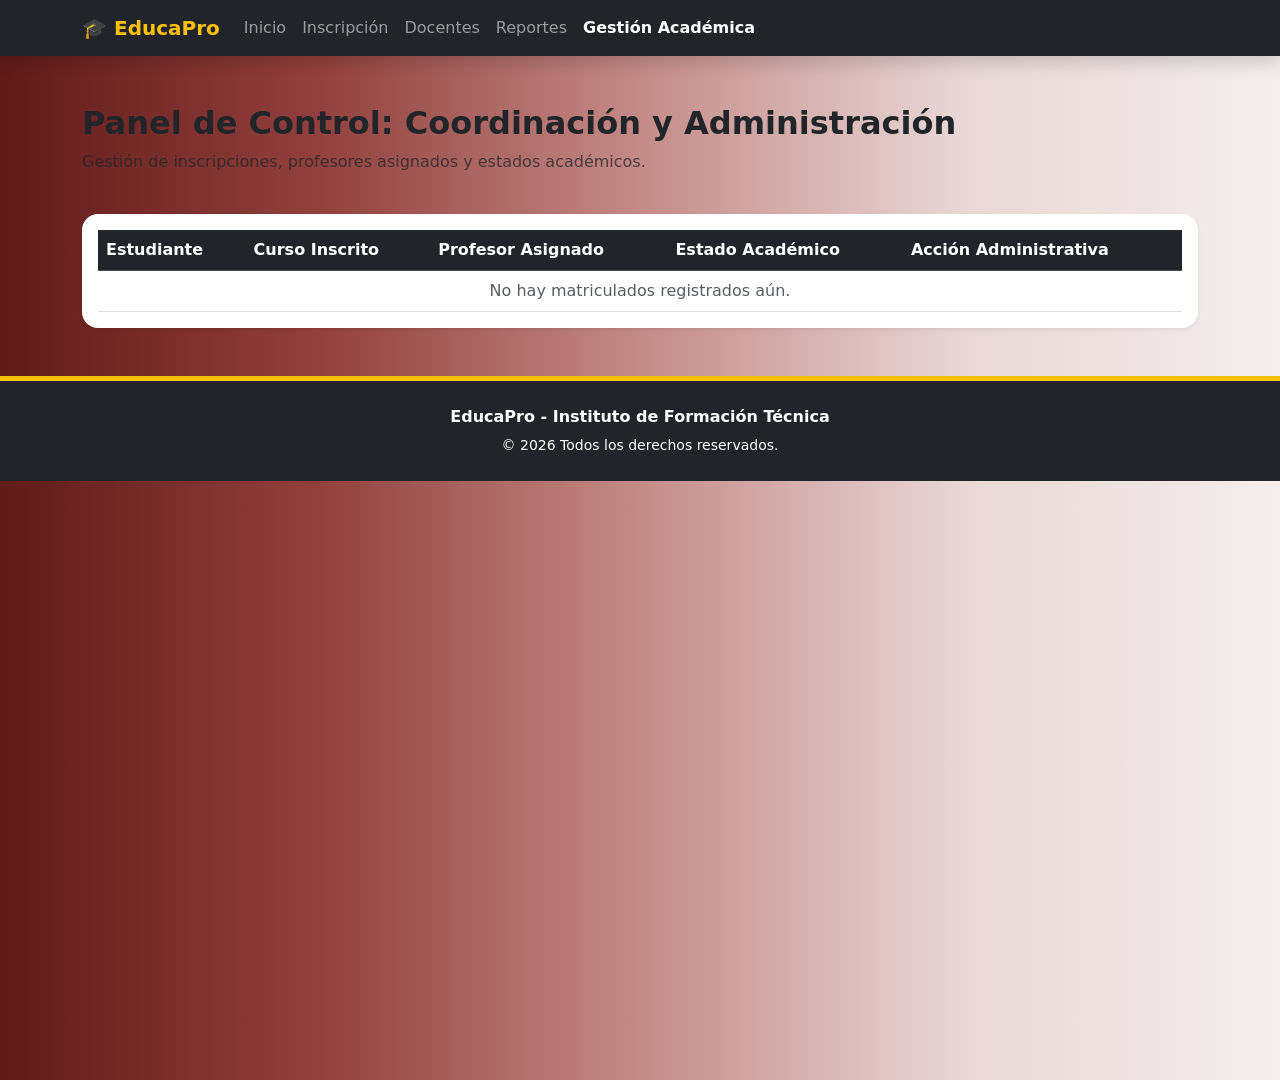
==== admin.html @ 91902ce8 "Add files via upload" ====
<!DOCTYPE html>
<html lang="es">
<head>
  <meta charset="UTF-8">
  <meta name="viewport" content="width=device-width, initial-scale=1.0">
  <title>EducaPro - Panel de Gestión</title>
  <link href="https://cdn.jsdelivr.net/npm/bootstrap@5.3.0/dist/css/bootstrap.min.css" rel="stylesheet">
  <link rel="stylesheet" href="assets/css/style.css">
</head>
<body>

  <header>
    <nav class="navbar navbar-expand-lg navbar-dark bg-dark shadow">
      <div class="container">
        <a class="navbar-brand fw-bold text-warning" href="index.html">🎓 EducaPro</a>
        <button class="navbar-toggler" type="button" data-bs-toggle="collapse" data-bs-target="#navbarNav">
          <span class="navbar-toggler-icon"></span>
        </button>
        <div class="collapse navbar-collapse" id="navbarNav">
          <ul class="navbar-nav me-auto mb-2 mb-lg-0">
            <li class="nav-item"><a class="nav-link" href="index.html">Inicio</a></li>
            <li class="nav-item"><a class="nav-link" href="contacto.html">Inscripción</a></li>
            <li class="nav-item"><a class="nav-link" href="profesor.html">Docentes</a></li>
            <li class="nav-item"><a class="nav-link" href="estadisticas.html">Reportes</a></li>
            <li class="nav-item"><a class="nav-link active fw-semibold" href="admin.html">Gestión Académica</a></li>
          </ul>
        </div>
      </div>
    </nav>
  </header>

  <main class="container my-5">
    <div class="d-flex justify-content-between align-items-center mb-4">
      <div>
        <h2 class="fw-bold text-dark">Panel de Control: Coordinación y Administración</h2>
        <p class="text-muted">Gestión de inscripciones, profesores asignados y estados académicos.</p>
      </div>
    </div>

    <div class="card border-0 shadow-sm rounded-4 p-3">
      <div class="table-responsive">
        <table class="table table-hover align-middle mb-0">
          <thead class="table-dark">
            <tr>
              <th>Estudiante</th>
              <th>Curso Inscrito</th>
              <th>Profesor Asignado</th>
              <th>Estado Académico</th>
              <th>Acción Administrativa</th>
            </tr>
          </thead>
          <tbody id="tablaAdmin">
            <!-- Datos cargados con JS -->
          </tbody>
        </table>
      </div>
    </div>
  </main>

  <footer class="bg-dark text-white text-center py-4 mt-5">
    <div class="container">
      <p class="mb-1 fw-bold">EducaPro - Instituto de Formación Técnica</p>
      <small>&copy; 2026 Todos los derechos reservados.</small>
    </div>
  </footer>

  <script src="https://cdn.jsdelivr.net/npm/bootstrap@5.3.0/dist/js/bootstrap.bundle.min.js"></script>
  <script src="assets/js/funciones.js"></script>
</body>
</html>
---- assets/css/style.css ----
/* Estilos con diseño y fondo educativo */
body {
  
  background: linear-gradient(to right, #601a18, #92403d, #c48b88, #e8d7d6, #f4eeed) !important;
  background-attachment: fixed; 
  min-height: 1080px;

}

/* Efectos en tarjetas */
.card {
  transition: transform 0.25s ease, box-shadow 0.25s ease;
  overflow: hidden;
}

.card:hover {
  transform: translateY(-6px);
  box-shadow: 0 12px 20px rgba(13, 253, 105, 0.15) !important;
}

.card-img-top {
  height: 180px;
  object-fit: cover;
}

/* Pie de página con toque educativo */
footer {
  border-top: 5px solid #ffc107;
}
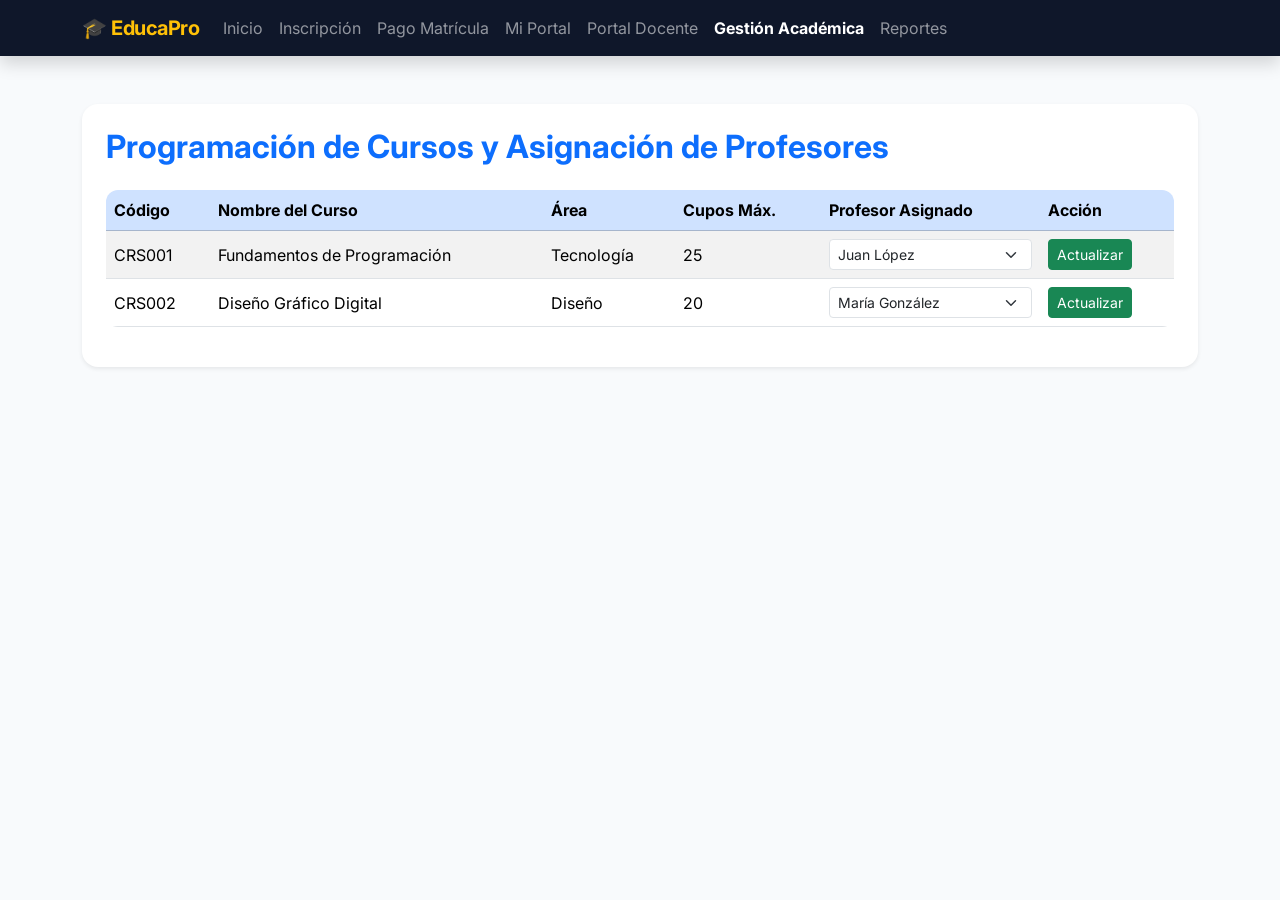
==== commit c38b7e9b: "Add files via upload" ====
--- a/admin.html
+++ b/admin.html
@@ -3,12 +3,11 @@
 <head>
   <meta charset="UTF-8">
   <meta name="viewport" content="width=device-width, initial-scale=1.0">
-  <title>EducaPro - Panel de Gestión</title>
+  <title>EducaPro - Panel de Administración</title>
   <link href="https://cdn.jsdelivr.net/npm/bootstrap@5.3.0/dist/css/bootstrap.min.css" rel="stylesheet">
   <link rel="stylesheet" href="assets/css/style.css">
 </head>
 <body>
-
   <header>
     <nav class="navbar navbar-expand-lg navbar-dark bg-dark shadow">
       <div class="container">
@@ -17,12 +16,14 @@
           <span class="navbar-toggler-icon"></span>
         </button>
         <div class="collapse navbar-collapse" id="navbarNav">
-          <ul class="navbar-nav me-auto mb-2 mb-lg-0">
+          <ul class="navbar-nav me-auto">
             <li class="nav-item"><a class="nav-link" href="index.html">Inicio</a></li>
             <li class="nav-item"><a class="nav-link" href="contacto.html">Inscripción</a></li>
-            <li class="nav-item"><a class="nav-link" href="profesor.html">Docentes</a></li>
+            <li class="nav-item"><a class="nav-link" href="pago.html">Pago Matrícula</a></li>
+            <li class="nav-item"><a class="nav-link" href="estudiante.html">Mi Portal</a></li>
+            <li class="nav-item"><a class="nav-link" href="profesor.html">Portal Docente</a></li>
+            <li class="nav-item"><a class="nav-link active fw-bold" href="admin.html">Gestión Académica</a></li>
             <li class="nav-item"><a class="nav-link" href="estadisticas.html">Reportes</a></li>
-            <li class="nav-item"><a class="nav-link active fw-semibold" href="admin.html">Gestión Académica</a></li>
           </ul>
         </div>
       </div>
@@ -30,41 +31,56 @@
   </header>
 
   <main class="container my-5">
-    <div class="d-flex justify-content-between align-items-center mb-4">
-      <div>
-        <h2 class="fw-bold text-dark">Panel de Control: Coordinación y Administración</h2>
-        <p class="text-muted">Gestión de inscripciones, profesores asignados y estados académicos.</p>
-      </div>
-    </div>
-
-    <div class="card border-0 shadow-sm rounded-4 p-3">
+    <div class="bg-white p-4 rounded-4 shadow-sm">
+      <h2 class="fw-bold text-primary mb-4">Programación de Cursos y Asignación de Profesores</h2>
+      
       <div class="table-responsive">
-        <table class="table table-hover align-middle mb-0">
-          <thead class="table-dark">
+        <table class="table table-striped align-middle">
+          <thead class="table-primary">
             <tr>
-              <th>Estudiante</th>
-              <th>Curso Inscrito</th>
+              <th>Código</th>
+              <th>Nombre del Curso</th>
+              <th>Área</th>
+              <th>Cupos Máx.</th>
               <th>Profesor Asignado</th>
-              <th>Estado Académico</th>
-              <th>Acción Administrativa</th>
+              <th>Acción</th>
             </tr>
           </thead>
-          <tbody id="tablaAdmin">
-            <!-- Datos cargados con JS -->
+          <tbody>
+            <tr>
+              <td>CRS001</td>
+              <td>Fundamentos de Programación</td>
+              <td>Tecnología</td>
+              <td>25</td>
+              <td>
+                <select class="form-select form-select-sm">
+                  <option selected>Juan López</option>
+                  <option>María González</option>
+                  <option>Carlos Soto</option>
+                </select>
+              </td>
+              <td><button class="btn btn-sm btn-success">Actualizar</button></td>
+            </tr>
+            <tr>
+              <td>CRS002</td>
+              <td>Diseño Gráfico Digital</td>
+              <td>Diseño</td>
+              <td>20</td>
+              <td>
+                <select class="form-select form-select-sm">
+                  <option>Juan López</option>
+                  <option selected>María González</option>
+                  <option>Carlos Soto</option>
+                </select>
+              </td>
+              <td><button class="btn btn-sm btn-success">Actualizar</button></td>
+            </tr>
           </tbody>
         </table>
       </div>
     </div>
   </main>
 
-  <footer class="bg-dark text-white text-center py-4 mt-5">
-    <div class="container">
-      <p class="mb-1 fw-bold">EducaPro - Instituto de Formación Técnica</p>
-      <small>&copy; 2026 Todos los derechos reservados.</small>
-    </div>
-  </footer>
-
   <script src="https://cdn.jsdelivr.net/npm/bootstrap@5.3.0/dist/js/bootstrap.bundle.min.js"></script>
-  <script src="assets/js/funciones.js"></script>
 </body>
 </html>
--- a/assets/css/style.css
+++ b/assets/css/style.css
@@ -1,29 +1,98 @@
-/* Estilos con diseño y fondo educativo */
-body {
-  
-  background: linear-gradient(to right, #601a18, #92403d, #c48b88, #e8d7d6, #f4eeed) !important;
-  background-attachment: fixed; 
-  min-height: 1080px;
+@import url('https://fonts.googleapis.com/css2?family=Inter:wght@300;400;600;700;800&display=swap');
 
+:root {
+  --primary-color: #2563eb;
+  --primary-dark: #1e40af;
+  --secondary-color: #0f172a;
+  --accent-color: #f59e0b;
+  --bg-gradient: linear-gradient(135deg, #f8fafc 0%, #e2e8f0 100%);
 }
 
-/* Efectos en tarjetas */
+body {
+  font-family: 'Inter', sans-serif;
+  background: #f8fafc;
+  color: #334155;
+}
+
+/* Navbar Juvenil e Institucional */
+.navbar {
+  background: #0f172a !important;
+  backdrop-filter: blur(10px);
+}
+
+.navbar-brand {
+  font-weight: 800;
+  letter-spacing: -0.5px;
+}
+
+/* Hero Banner Impactante */
+.hero-card {
+  background: #ffffff;
+  border: none;
+  border-radius: 24px;
+  box-shadow: 0 20px 40px -15px rgba(0, 0, 0, 0.07);
+  overflow: hidden;
+}
+
+.hero-img {
+  border-radius: 20px;
+  object-fit: cover;
+  height: 100%;
+  max-height: 400px;
+  width: 100%;
+  transition: transform 0.3s ease;
+}
+
+.hero-img:hover {
+  transform: scale(1.02);
+}
+
+/* Tarjetas de Cursos Estilo Dashboard */
 .card {
-  transition: transform 0.25s ease, box-shadow 0.25s ease;
-  overflow: hidden;
+  border: none;
+  border-radius: 18px;
+  transition: all 0.3s ease;
+  box-shadow: 0 4px 15px rgba(0, 0, 0, 0.03);
 }
 
 .card:hover {
   transform: translateY(-6px);
-  box-shadow: 0 12px 20px rgba(13, 253, 105, 0.15) !important;
+  box-shadow: 0 20px 30px -10px rgba(37, 99, 235, 0.15);
 }
 
 .card-img-top {
-  height: 180px;
+  border-top-left-radius: 18px;
+  border-top-right-radius: 18px;
+  height: 200px;
   object-fit: cover;
 }
 
-/* Pie de página con toque educativo */
-footer {
-  border-top: 5px solid #ffc107;
+/* Botones con estilo moderno */
+.btn-primary {
+  background-color: var(--primary-color);
+  border: none;
+  border-radius: 12px;
+  padding: 10px 24px;
+  font-weight: 600;
+}
+
+.btn-primary:hover {
+  background-color: var(--primary-dark);
+}
+
+.btn-warning {
+  border-radius: 12px;
+  font-weight: 700;
+}
+
+/* Badges y Tablas */
+.badge {
+  border-radius: 8px;
+  padding: 6px 12px;
+  font-weight: 600;
+}
+
+.table {
+  border-radius: 12px;
+  overflow: hidden;
 }
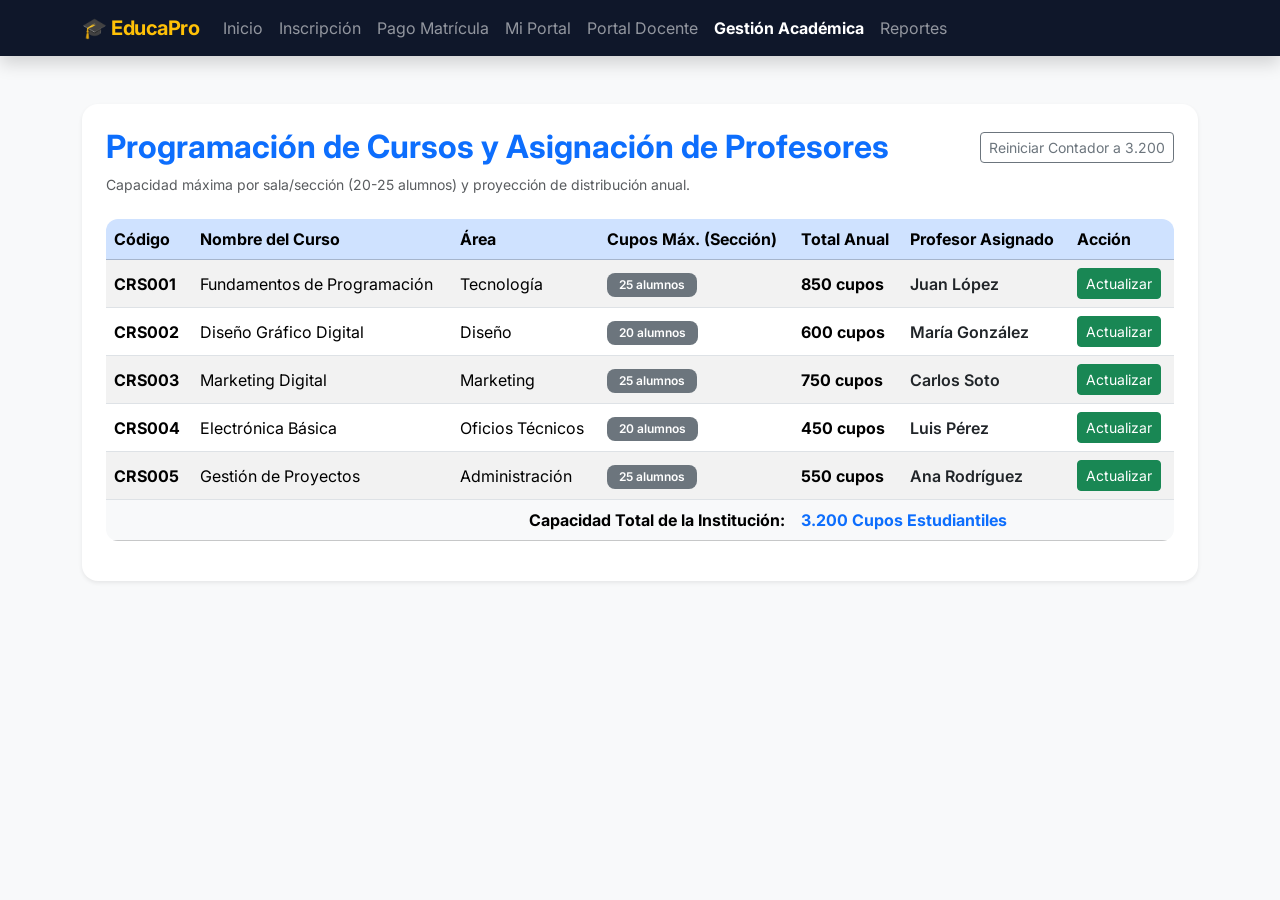
==== commit c41f9258: "Add files via upload cambios" ====
--- a/admin.html
+++ b/admin.html
@@ -7,7 +7,7 @@
   <link href="https://cdn.jsdelivr.net/npm/bootstrap@5.3.0/dist/css/bootstrap.min.css" rel="stylesheet">
   <link rel="stylesheet" href="assets/css/style.css">
 </head>
-<body>
+<body class="bg-light">
   <header>
     <nav class="navbar navbar-expand-lg navbar-dark bg-dark shadow">
       <div class="container">
@@ -32,7 +32,11 @@
 
   <main class="container my-5">
     <div class="bg-white p-4 rounded-4 shadow-sm">
-      <h2 class="fw-bold text-primary mb-4">Programación de Cursos y Asignación de Profesores</h2>
+      <div class="d-flex justify-content-between align-items-center mb-2 flex-wrap gap-2">
+        <h2 class="fw-bold text-primary mb-0">Programación de Cursos y Asignación de Profesores</h2>
+        <button onclick="reiniciarContador()" class="btn btn-outline-secondary btn-sm">Reiniciar Contador a 3.200</button>
+      </div>
+      <p class="text-muted small mb-4">Capacidad máxima por sala/sección (20-25 alumnos) y proyección de distribución anual.</p>
       
       <div class="table-responsive">
         <table class="table table-striped align-middle">
@@ -41,46 +45,85 @@
               <th>Código</th>
               <th>Nombre del Curso</th>
               <th>Área</th>
-              <th>Cupos Máx.</th>
+              <th>Cupos Máx. (Sección)</th>
+              <th>Total Anual</th>
               <th>Profesor Asignado</th>
               <th>Acción</th>
             </tr>
           </thead>
           <tbody>
             <tr>
-              <td>CRS001</td>
+              <td class="fw-bold">CRS001</td>
               <td>Fundamentos de Programación</td>
               <td>Tecnología</td>
-              <td>25</td>
-              <td>
-                <select class="form-select form-select-sm">
-                  <option selected>Juan López</option>
-                  <option>María González</option>
-                  <option>Carlos Soto</option>
-                </select>
-              </td>
+              <td><span class="badge bg-secondary">25 alumnos</span></td>
+              <td><strong>850 cupos</strong></td>
+              <td class="fw-semibold text-dark">Juan López</td>
               <td><button class="btn btn-sm btn-success">Actualizar</button></td>
             </tr>
             <tr>
-              <td>CRS002</td>
+              <td class="fw-bold">CRS002</td>
               <td>Diseño Gráfico Digital</td>
               <td>Diseño</td>
-              <td>20</td>
-              <td>
-                <select class="form-select form-select-sm">
-                  <option>Juan López</option>
-                  <option selected>María González</option>
-                  <option>Carlos Soto</option>
-                </select>
-              </td>
+              <td><span class="badge bg-secondary">20 alumnos</span></td>
+              <td><strong>600 cupos</strong></td>
+              <td class="fw-semibold text-dark">María González</td>
+              <td><button class="btn btn-sm btn-success">Actualizar</button></td>
+            </tr>
+            <tr>
+              <td class="fw-bold">CRS003</td>
+              <td>Marketing Digital</td>
+              <td>Marketing</td>
+              <td><span class="badge bg-secondary">25 alumnos</span></td>
+              <td><strong>750 cupos</strong></td>
+              <td class="fw-semibold text-dark">Carlos Soto</td>
+              <td><button class="btn btn-sm btn-success">Actualizar</button></td>
+            </tr>
+            <tr>
+              <td class="fw-bold">CRS004</td>
+              <td>Electrónica Básica</td>
+              <td>Oficios Técnicos</td>
+              <td><span class="badge bg-secondary">20 alumnos</span></td>
+              <td><strong>450 cupos</strong></td>
+              <td class="fw-semibold text-dark">Luis Pérez</td>
+              <td><button class="btn btn-sm btn-success">Actualizar</button></td>
+            </tr>
+            <tr>
+              <td class="fw-bold">CRS005</td>
+              <td>Gestión de Proyectos</td>
+              <td>Administración</td>
+              <td><span class="badge bg-secondary">25 alumnos</span></td>
+              <td><strong>550 cupos</strong></td>
+              <td class="fw-semibold text-dark">Ana Rodríguez</td>
               <td><button class="btn btn-sm btn-success">Actualizar</button></td>
             </tr>
           </tbody>
+          <tfoot class="table-light">
+            <tr>
+              <td colspan="4" class="fw-bold text-end">Capacidad Total de la Institución:</td>
+              <td colspan="3" class="fw-bold text-primary fs-6">
+                <span id="lblTotalEstudiantes">3.200</span> Cupos Estudiantiles
+              </td>
+            </tr>
+          </tfoot>
         </table>
       </div>
     </div>
   </main>
 
   <script src="https://cdn.jsdelivr.net/npm/bootstrap@5.3.0/dist/js/bootstrap.bundle.min.js"></script>
+  <script>
+    function actualizarVistaTotal() {
+      const totalActual = parseInt(localStorage.getItem('totalEstudiantesGlobal')) || 3200;
+      document.getElementById('lblTotalEstudiantes').innerText = totalActual.toLocaleString('es-CL');
+    }
+
+    function reiniciarContador() {
+      localStorage.setItem('totalEstudiantesGlobal', 3200);
+      actualizarVistaTotal();
+    }
+
+    document.addEventListener('DOMContentLoaded', actualizarVistaTotal);
+  </script>
 </body>
 </html>
